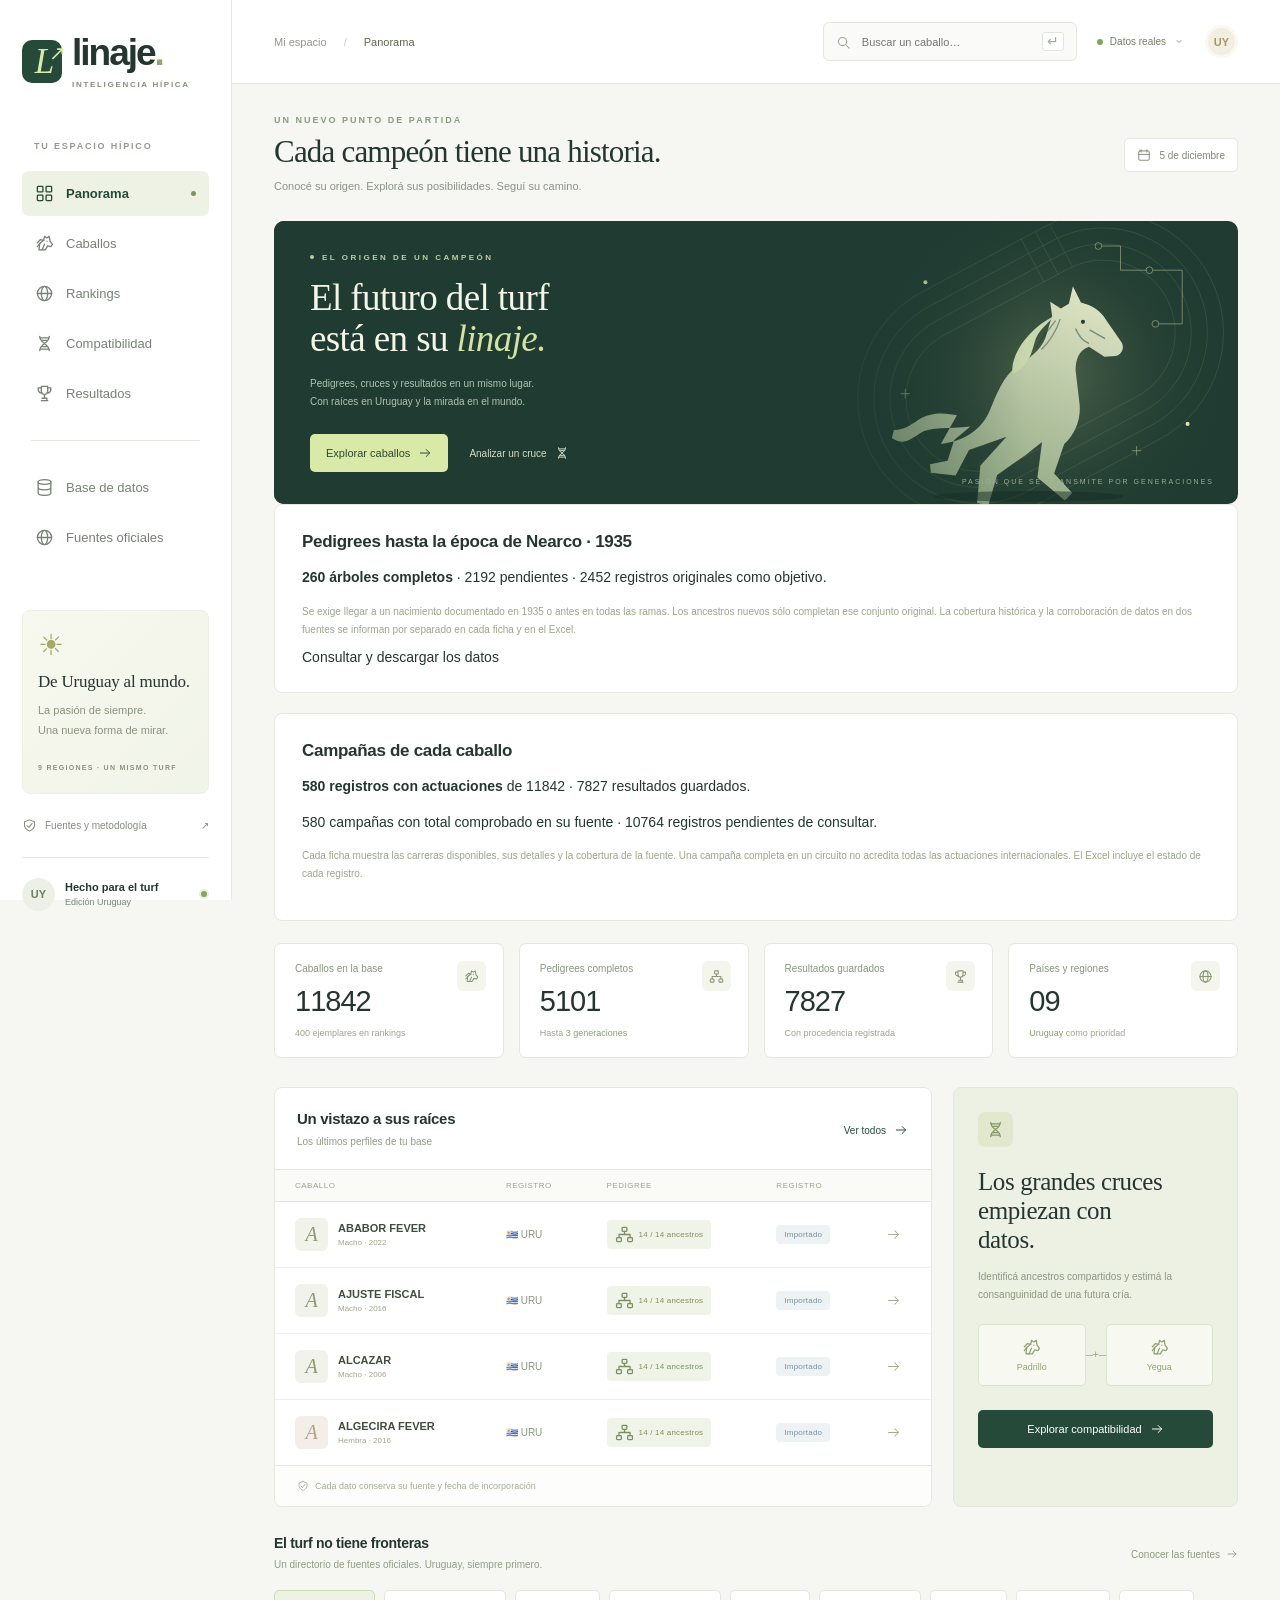
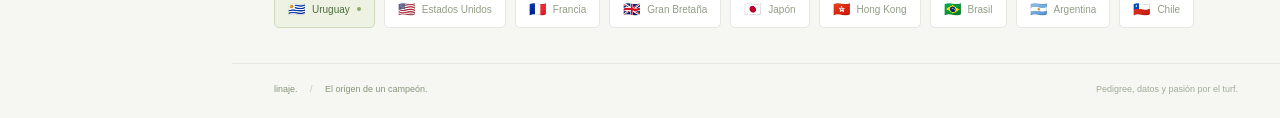
==== index.html @ 2f922ec4 "Publish reviewed Linaje interactive preview" ====
<!doctype html>
<html lang="es">
<head>
  <meta charset="UTF-8">
  <meta name="viewport" content="width=device-width, initial-scale=1.0">
  <meta name="theme-color" content="#203b31">
  <meta name="description" content="Pedigrees de pura sangre, análisis de cruces y resultados hípicos. Uruguay como punto de partida.">
  <title>Linaje — El origen de un campeón</title>
  <link rel="icon" href="static/favicon.svg" type="image/svg+xml">
  <link rel="stylesheet" href="static/styles.css">
  <script src="static/deployment.js"></script>
  <script type="module" src="static/app.js"></script>
</head>
<body>
  <a class="skip-link" href="#main">Saltar al contenido</a>
  <aside class="sidebar" id="sidebar">
    <a class="brand" href="#inicio" aria-label="Linaje, inicio"><span class="brand-mark">L<span>↗</span></span><span>linaje<span class="brand-dot">.</span><small>INTELIGENCIA HÍPICA</small></span></a>
    <div class="workspace-label">TU ESPACIO HÍPICO</div>
    <nav aria-label="Navegación principal" id="nav"></nav>
    <div class="sidebar-bottom">
      <div class="uruguay-note"><span class="sun-mark">☀</span><strong>De Uruguay al mundo.</strong><p>La pasión de siempre.<br>Una nueva forma de mirar.</p><span class="tiny-label">9 REGIONES · UN MISMO TURF</span></div>
      <a class="help-link" href="#fuentes"><span data-icon="shield"></span>Fuentes y metodología<span>↗</span></a>
      <div class="sidebar-signature"><span class="avatar">UY</span><div>Hecho para el turf<small>Edición Uruguay</small></div><span class="status-dot"></span></div>
    </div>
  </aside>
  <div class="app-shell">
    <header class="topbar">
      <button class="icon-button mobile-menu" id="mobile-menu" aria-label="Abrir menú" aria-controls="sidebar" aria-expanded="false"><span data-icon="menu"></span></button>
      <div class="breadcrumb">Mi espacio <span>/</span> <strong id="breadcrumb-current">Panorama</strong></div>
      <div class="topbar-actions"><form class="global-search" id="search-form"><span data-icon="search"></span><input id="global-search" aria-label="Buscar un caballo" placeholder="Buscar un caballo…"><kbd>↵</kbd></form><button id="mode-button" class="mode-button" title="Cambiar entre ejemplos ficticios y registros importados"><span class="mode-dot"></span><span id="mode-label">Datos reales</span><span data-icon="chevron"></span></button><span class="profile-avatar" title="Edición Uruguay">UY</span></div>
    </header>
    <main id="main" tabindex="-1"><div class="loading-state">Preparando tu espacio hípico…</div></main>
    <footer class="footer"><span>linaje. <span class="footer-divider">/</span> El origen de un campeón.</span><span>Pedigree, datos y pasión por el turf.</span></footer>
  </div>
  <dialog id="horse-dialog" class="horse-dialog" aria-labelledby="horse-title"></dialog>
  <div class="toast" id="toast" role="status" aria-live="polite"></div>
</body>
</html>
---- static/styles.css ----
:root{--bg:#f6f7f3;--white:#fff;--ink:#24362f;--muted:#7b847c;--line:#e5e8e1;--green:#254a3a;--lime:#d9e9a8;--pale:#eff3e8;--orange:#af7847;--serif:Georgia,'Times New Roman',serif;--sans:Inter,-apple-system,BlinkMacSystemFont,'Segoe UI',sans-serif}
*{box-sizing:border-box}body{margin:0;font:14px var(--sans);color:var(--ink);background:var(--bg);-webkit-font-smoothing:antialiased}button,input,select,textarea{font:inherit}button,a,input,select,textarea{-webkit-tap-highlight-color:transparent}a{color:inherit;text-decoration:none}button{cursor:pointer}button:disabled{cursor:not-allowed;opacity:.5}button:focus-visible,a:focus-visible,input:focus-visible,select:focus-visible,textarea:focus-visible{outline:3px solid #9bb477;outline-offset:3px}button{color:inherit}svg.icon{width:19px;height:19px;stroke:currentColor;stroke-width:1.65;fill:none;stroke-linecap:round;stroke-linejoin:round;vertical-align:middle;flex-shrink:0}.sidebar{width:232px;position:fixed;inset:0 auto 0 0;background:#fff;border-right:1px solid var(--line);display:flex;flex-direction:column;padding:34px 22px 0;z-index:30}.brand{display:flex;align-items:center;gap:10px;margin-bottom:52px;font-size:37px;font-weight:650;letter-spacing:-2px;line-height:1}.brand-dot{color:#8caa61}.brand small{display:block;letter-spacing:1.7px;font-size:8px;font-weight:600;color:#85917e;margin-top:10px}.brand-mark{display:inline-flex;position:relative;border-radius:10px;color:var(--lime);background:var(--green);height:43px;width:40px;font:italic 35px var(--serif);align-items:center;justify-content:center;letter-spacing:-5px}.brand-mark>span{font:20px var(--sans);position:absolute;top:1px;right:1px}.workspace-label{font-size:9px;letter-spacing:1.8px;color:#939b92;font-weight:650;margin:0 12px 15px}.nav-link{display:flex;gap:12px;align-items:center;padding:13px 13px;margin:5px 0;border-radius:7px;font-size:13px;color:#788077;transition:.15s}.nav-link.active{color:#244a35;background:#edf2e4;font-weight:600}.nav-link.active:after{content:'';width:5px;height:5px;margin-left:auto;background:#7a9856;border-radius:50%}.nav-link:hover{background:var(--bg);color:var(--green)}.nav-divider{height:1px;background:var(--line);margin:24px 9px}.sidebar-bottom{margin-top:auto;padding-top:45px}.uruguay-note{padding:20px 15px;background:linear-gradient(135deg,#f7f8ee,#f1f4e9);border:1px solid #edf0e3;border-radius:8px}.sun-mark{display:block;color:#a4a967;font-size:29px;line-height:1;margin-bottom:12px}.uruguay-note strong{font:17px var(--serif);letter-spacing:-.2px}.uruguay-note p{font-size:11px;color:#8b927f;line-height:1.8;margin:9px 0 16px}.tiny-label{font-size:7px;letter-spacing:1.3px;color:#8b937c;font-weight:600}.help-link{display:flex;align-items:center;gap:8px;font-size:10px;color:#858b81;padding:24px 0}.help-link .icon{width:15px;height:15px}.help-link>span:last-child{margin-left:auto}.sidebar-signature{padding:20px 0;border-top:1px solid var(--line);display:flex;align-items:center;gap:10px;font-size:11px;font-weight:600}.avatar,.profile-avatar{width:33px;height:33px;display:inline-flex;align-items:center;justify-content:center;border-radius:50%;background:#edf0e6;color:#69805d;font-size:11px;font-weight:650;flex-shrink:0}.sidebar-signature small{display:block;font-size:9px;font-weight:400;color:var(--muted);margin-top:4px}.status-dot{width:6px;height:6px;background:#87a65c;border:2px solid #e8efdf;box-sizing:content-box;border-radius:50%;margin-left:auto}.app-shell{margin-left:232px}.topbar{height:84px;background:#fff;border-bottom:1px solid var(--line);display:flex;align-items:center;justify-content:space-between;gap:20px;padding:0 42px}.breadcrumb{font-size:11px;color:#92998f;white-space:nowrap}.breadcrumb span{margin:0 14px;color:#c3c8be}.breadcrumb strong{color:#596750;font-weight:500}.topbar-actions{display:flex;align-items:center;gap:20px}.global-search{display:flex;align-items:center;gap:9px;border:1px solid var(--line);background:#fafbf8;padding:9px 12px;border-radius:6px}.global-search .icon{width:15px;height:15px;color:#9ba492}.global-search input{width:173px;background:transparent;border:0;font-size:11px;color:var(--ink);outline:none}.global-search kbd{border:1px solid #e2e7db;background:#fff;padding:0 4px;color:#a1aa94;border-radius:3px}.mode-button{border:0;background:transparent;display:flex;align-items:center;gap:7px;font-size:10px;color:#737f69;padding:9px 0}.mode-button .icon{width:12px}.mode-dot{width:6px;height:6px;border-radius:50%;background:#b69d61}.profile-avatar{background:#f2eee1;color:#a7956b;border:3px solid #faf8f1}.mobile-menu{display:none!important}main{max-width:1550px;margin:auto;padding:31px 42px 35px;min-height:calc(100vh - 145px)}.page-intro{display:flex;justify-content:space-between;gap:20px;align-items:center;margin-bottom:25px}.eyebrow{font-size:9px;color:#8d9980;letter-spacing:2px;font-weight:600;margin:0 0 9px;text-transform:uppercase}h1{font-family:var(--serif);font-size:31px;font-weight:400;letter-spacing:-.8px;margin:0 0 8px}h2{font-size:17px;font-weight:600;letter-spacing:-.3px;margin:0}h3{margin:0;font-size:14px;font-weight:600}p{line-height:1.6}.page-intro p{color:#8b9385;font-size:11px;margin:0}.date-chip{display:flex;gap:8px;align-items:center;font-size:10px;color:#7e8b73;background:white;border:1px solid var(--line);padding:9px 12px;border-radius:5px}.date-chip .icon{width:14px;height:14px}.demo-banner{border:1px solid #e7e2cc;background:#fbf9ef;border-radius:6px;display:flex;align-items:center;gap:9px;padding:9px 13px;margin-bottom:22px;color:#958255;font-size:10px}.demo-banner .icon{width:14px;height:14px}.demo-banner button{font-size:10px;color:#806c3a;background:none;border:0;padding:0;margin-left:auto;white-space:nowrap;text-decoration:underline;text-underline-offset:3px}.hero{position:relative;overflow:hidden;border-radius:10px;background:#203b31;min-height:260px;display:flex;align-items:center;color:#f4f6e9;isolation:isolate}.hero:after{content:'';position:absolute;inset:0;background:linear-gradient(90deg,#203b31 38%,transparent 78%);z-index:-1}.hero-content{padding:32px 36px;width:65%}.hero .eyebrow{color:#bfce9c;font-size:8px;letter-spacing:2.5px;display:flex;align-items:center;gap:8px}.hero .eyebrow:before{content:'';height:4px;width:4px;border-radius:50%;background:#bfce9c}.hero h2{font:37px/1.13 var(--serif);letter-spacing:-.6px;margin:15px 0}.hero h2 em{font-weight:400;color:#d3e3a4}.hero p{font-size:10px;line-height:1.8;color:#b2c2b4;max-width:320px;margin:0 0 23px}.hero-art{position:absolute;right:-7px;top:-28px;height:350px;width:430px;z-index:-2;object-fit:contain}.hero-buttons{display:flex;align-items:center;gap:20px}.button{display:inline-flex;align-items:center;justify-content:center;gap:8px;border:1px solid transparent;border-radius:5px;font-size:11px;font-weight:500;padding:11px 15px;transition:background .15s;white-space:nowrap}.button .icon{width:14px;height:14px}.button.primary{background:var(--green);color:white}.button.primary:hover{background:#36664e}.button.lime{background:var(--lime);color:#2e482e}.button.lime:hover{background:#e5f2c3}.button.light{background:#fff;border-color:var(--line);color:#69775d}.button.light:hover{background:var(--pale)}.button.ghost{background:transparent;color:#d3ddc7;padding-left:0;padding-right:0;font-size:10px}.button.text{color:var(--green);background:none;padding-left:0;padding-right:0;font-size:10px}.hero-caption{position:absolute;bottom:19px;right:24px;font-size:7px;letter-spacing:2px;color:#9bad95}.stats-grid{display:grid;grid-template-columns:repeat(4,minmax(0,1fr));gap:15px;margin:22px 0 29px}.stat{background:white;border:1px solid var(--line);border-radius:7px;padding:19px 20px;position:relative}.stat-icon{position:absolute;right:17px;top:17px;background:#f4f6ee;padding:7px;border-radius:6px;color:#869775;line-height:1}.stat-icon .icon{width:15px;height:15px}.stat .label{font-size:10px;color:#8b9483;margin-bottom:9px;display:block}.stat .number{font-size:29px;letter-spacing:-1px;font-weight:500;line-height:1.3}.stat .meta{font-size:9px;color:#9ca58f;display:block;margin-top:7px}.stat .meta b{color:#8b9f68;font-weight:500}.dashboard-grid{display:grid;grid-template-columns:minmax(0,1fr) 285px;gap:21px}.panel{background:white;border:1px solid var(--line);border-radius:8px;overflow:hidden}.panel-header{display:flex;align-items:center;justify-content:space-between;gap:20px;padding:22px 22px 19px}.panel-header h2{font-size:15px}.panel-header p{font-size:10px;color:#929b87;margin:7px 0 0}.panel-header .button{padding:4px 0}.tag{font-size:8px;letter-spacing:.2px;background:#f0f4e8;color:#7c8f61;border-radius:4px;padding:5px 8px;white-space:nowrap;display:inline-flex;align-items:center;gap:5px}.tag.demo{background:#f8f4e6;color:#a28b54}.tag.neutral{background:#f3f4ef;color:#8a9280}.tag.blue{background:#edf2f4;color:#77919c}.horse-table{width:100%;border-collapse:collapse;text-align:left}.horse-table th{font-size:8px;color:#9ca58f;font-weight:500;letter-spacing:.5px;text-transform:uppercase;background:#fafbf7;padding:11px 20px;border-top:1px solid var(--line);border-bottom:1px solid var(--line)}.horse-table td{padding:16px 20px;border-bottom:1px solid #f0f2e9;font-size:10px;color:#8a957f}.horse-table tr:last-child td{border-bottom:0}.horse-name-cell{display:flex;align-items:center;gap:10px}.horse-initial{width:33px;height:33px;display:inline-flex;align-items:center;justify-content:center;border-radius:6px;background:#f1f2e9;color:#8b9a75;font:italic 20px var(--serif);flex-shrink:0}.horse-initial.rose{background:#f4eee8;color:#b5a187}.horse-name-button{border:0;padding:0;background:none;text-align:left;color:#3e503c;font-size:11px;font-weight:600}.horse-name-button:hover{color:#88a456}.horse-name-cell small{display:block;color:#a0a88f;font-size:8px;margin-top:4px}.table-arrow{border:0;background:none;color:#a2ad92;padding:0}.table-arrow .icon{width:15px;height:15px}.panel-foot{border-top:1px solid var(--line);padding:14px 22px;font-size:9px;color:#a4ad97;display:flex;align-items:center;gap:6px;background:#fdfefb}.panel-foot .icon{height:12px;width:12px}.cross-card{background:#edf1e4;border:1px solid #e2e8d5;border-radius:8px;padding:24px;position:relative;overflow:hidden}.cross-card .cross-symbol{display:inline-flex;padding:8px;background:#e1e8ce;border-radius:7px;margin-bottom:21px;color:#849964}.cross-card h2{font:25px/1.15 var(--serif);letter-spacing:-.4px;max-width:190px}.cross-card p{font-size:10px;color:#8b987e;line-height:1.8;margin:14px 0 19px}.lineage-graphic{display:grid;grid-template-columns:1fr 20px 1fr;align-items:center;margin:20px 0 24px}.lineage-graphic .chip{padding:13px 0;border:1px solid #dbe3cb;border-radius:5px;text-align:center;background:#f7f9f0;font-size:9px;color:#92a376}.lineage-graphic .chip .icon{display:block;margin:0 auto 5px;width:19px;height:19px}.lineage-graphic .connector{height:1px;background:#b1c091;position:relative}.lineage-graphic .connector:after{content:'+';position:absolute;left:7px;top:-7px;font-size:11px;color:#95a778;background:#edf1e4}.cross-card .button{width:100%}.coverage-section{margin-top:28px}.section-top{display:flex;justify-content:space-between;align-items:center;gap:15px;margin-bottom:17px}.section-top h2{font-size:14px}.section-top p{font-size:10px;color:#929d85;margin:6px 0 0}.section-top>a{color:#8f9a7e;font-size:10px;display:flex;gap:6px;align-items:center}.section-top .icon{width:12px;height:12px}.country-strip{display:flex;gap:9px;flex-wrap:wrap}.country-chip{border:1px solid var(--line);background:white;border-radius:5px;padding:10px 13px;display:flex;align-items:center;gap:7px;font-size:10px;color:#929d85}.country-chip.selected{background:#edf2e3;border-color:#cddbb8;color:#4b6d3c}.country-chip .flag{font-size:14px}.country-chip .small-dot{height:4px;width:4px;background:#8da862;border-radius:50%}.footer{max-width:1550px;margin:auto;padding:20px 42px 24px;display:flex;justify-content:space-between;border-top:1px solid var(--line);font-size:9px;color:#a2ab97}.footer>span:first-child{color:#87947a}.footer-divider{margin:0 10px;color:#bdc6b1}.toolbar{display:flex;align-items:center;flex-wrap:wrap;gap:10px;margin:0 0 20px}.field{display:flex;flex-direction:column;gap:8px}.field label,.field>span{font-size:10px;font-weight:600;color:#7a8870}.input,select,textarea{border:1px solid #dfe5d7;border-radius:5px;padding:11px 12px;background:white;color:#4f6145;min-width:0;font-size:12px;width:100%;outline:none}.input::placeholder,textarea::placeholder{color:#a7af9c}.input:focus,select:focus,textarea:focus{border-color:#9db77d}.toolbar .search-field{position:relative;flex:1;min-width:190px}.search-field .icon{position:absolute;left:13px;top:12px;width:15px;color:#9ba68d}.search-field input{padding-left:36px}.toolbar>select{width:auto;max-width:200px}.toolbar .count{font-size:10px;color:#93a083;margin-left:auto}.empty-state{padding:55px 25px;text-align:center;max-width:650px;margin:auto}.empty-state .empty-icon{width:56px;height:56px;display:flex;align-items:center;justify-content:center;background:#f2f5e9;color:#a0b17f;border-radius:50%;margin:0 auto 19px}.empty-state .empty-icon .icon{width:24px;height:24px}.empty-state h3{font:24px var(--serif);font-weight:400}.empty-state p{font-size:12px;color:#91a080;line-height:1.8;max-width:430px;margin:12px auto 20px}.empty-state .button{margin:0 4px}.subtle-note{font-size:10px;color:#9ca58d;line-height:1.8}.form-grid{display:grid;grid-template-columns:1fr 1fr;gap:18px}.full-width{grid-column:1/-1}.form-panel{padding:27px}.form-panel h2{margin-bottom:9px}.form-panel .section-description{font-size:11px;color:#8c9980;line-height:1.8;margin:0 0 23px}.split-grid{display:grid;grid-template-columns:minmax(0,1.1fr) minmax(0,1fr);gap:22px}.cross-selection{padding:23px;background:#f7f9f2;border:1px solid #e2e9d6;border-radius:7px;display:flex;align-items:center;gap:16px;margin-bottom:20px}.cross-selection .horse-initial{height:48px;width:48px;font-size:25px}.cross-selection .field{flex:1}.cross-selection select{font-size:13px}.cross-plus{display:flex;align-items:center;gap:12px;color:#a2b08c;font-size:10px;margin:17px 0}.cross-plus:before,.cross-plus:after{content:'';flex:1;height:1px;background:var(--line)}.wide-button{width:100%}.method-card{background:#fff;padding:27px;border:1px solid var(--line);border-radius:8px}.method-card h2{font:26px var(--serif);margin:12px 0 15px}.method-card p{font-size:11px;line-height:1.9;color:#8d9a82}.method-steps{list-style:none;padding:0;margin:25px 0}.method-steps li{display:flex;gap:12px;align-items:flex-start;margin:22px 0}.method-steps b{font-size:10px;color:#96a779;border:1px solid #e4ebd9;border-radius:50%;padding:6px 9px;background:#f6f8ef}.method-steps strong{display:block;font-size:11px;margin:1px 0 5px}.method-steps span{font-size:10px;color:#92a082;line-height:1.8}.result-analysis{margin-top:23px}.result-analysis .coefficient{font:50px var(--serif);margin:14px 0;color:#36553d}.metric-caption{color:#81906f;font-size:11px;line-height:1.7}.analysis-metrics{display:grid;grid-template-columns:1fr 1fr;gap:15px;padding:20px 0;border-bottom:1px solid var(--line);margin-bottom:20px}.analysis-metrics strong{display:block;font-size:22px;font-weight:500;margin-bottom:7px}.analysis-metrics span{font-size:10px;color:#8c9b7b}.notice{font-size:10px;line-height:1.9;background:#f8f6ee;border:1px solid #eae6d4;border-radius:6px;padding:14px;color:#93895f;margin:17px 0}.shared-list{display:flex;gap:8px;flex-wrap:wrap;margin:12px 0 20px}.loading-state{padding:80px 20px;text-align:center;color:#869377;font-size:12px}.error-message{background:#fbf2eb;border:1px solid #eddbca;color:#a17456;padding:13px 15px;font-size:11px;line-height:1.8;border-radius:5px;margin-top:15px;overflow-wrap:anywhere}.success-message{background:#eff5e9;border:1px solid #dce8d0;color:#6f8a56;padding:13px;font-size:11px;line-height:1.8;border-radius:5px;margin-top:15px}.results-country-strip{margin-bottom:22px}.track-list{display:flex;flex-wrap:wrap;gap:8px;margin:16px 0}.results-heading{padding:22px;background:#fff;border:1px solid var(--line);border-radius:8px;margin-bottom:20px}.results-heading h2{font:25px var(--serif)}.results-heading p{font-size:11px;color:#8a977e;margin:8px 0}.results-count{float:right;font-size:11px;color:#8f9f7b}.result-race-header{padding:20px 22px;border-bottom:1px solid var(--line);display:flex;justify-content:space-between;gap:15px;align-items:center}.result-race-header small{display:block;color:#9ca88e;margin-top:7px;font-size:10px}.result-panel{margin-bottom:18px}.source-grid{display:grid;grid-template-columns:repeat(2,minmax(0,1fr));gap:15px;margin:22px 0}.source-card{padding:20px;background:white;border:1px solid var(--line);border-radius:7px}.source-card-top{display:flex;gap:12px;align-items:center;margin-bottom:15px}.source-card .flag{font-size:25px}.source-card h3{font-size:12px}.source-card small{display:block;color:#9aa58a;font-size:9px;margin-top:6px}.source-card-bottom{display:flex;align-items:center;justify-content:space-between;gap:12px;border-top:1px solid #eef1e7;padding-top:12px}.source-card p{font-size:10px;color:#99a28e;margin:9px 0 13px;line-height:1.8}.source-card a{font-size:10px;color:#819569;display:flex;align-items:center;gap:4px}.source-card .icon{width:12px;height:12px}.source-card .last-attempt{font-size:9px;color:#ac9363;line-height:1.7;margin:9px 0}.import-tabs{display:flex;border-bottom:1px solid var(--line);margin-bottom:23px;gap:25px}.import-tabs button{border:0;background:none;color:#91a07e;font-size:11px;padding:0 0 12px}.import-tabs button.active{color:var(--green);border-bottom:2px solid var(--green)}.dropzone{padding:33px 20px;background:#fafbf6;border:1px dashed #cdd9bc;border-radius:8px;text-align:center;position:relative}.dropzone .icon{color:#9bae7e;width:28px;height:28px;margin-bottom:13px}.dropzone h3{font-size:12px;font-weight:500}.dropzone p{color:#9ca88d;font-size:10px;margin:10px 0 17px}.dropzone input{max-width:100%;font-size:11px;color:#8b9b78}.export-card{padding:28px;background:#edf2e3;border:1px solid #dfe8cf;border-radius:8px}.export-card>.icon{width:32px;height:32px;color:#8a9e6c;margin-bottom:20px}.export-card h2{font:28px var(--serif);margin-bottom:13px}.export-card p{font-size:11px;color:#8e9d7d;line-height:1.9}.export-list{list-style:none;padding:0;margin:25px 0;color:#7f9269;font-size:11px}.export-list li{display:flex;align-items:center;gap:8px;margin:16px 0}.export-list .icon{width:14px;height:14px}.export-card .button{width:100%}.database-summary{display:flex;gap:24px;margin:20px 0;border-top:1px solid var(--line);padding-top:20px}.database-summary strong{font-size:26px;font-weight:500;display:block}.database-summary span{font-size:10px;color:#97a487}.code-sample{background:#203b31;color:#d1dfb3;padding:17px;border-radius:6px;font:10px/1.8 ui-monospace,SFMono-Regular,monospace;overflow:auto;margin:18px 0;white-space:pre}.horse-dialog{width:min(1100px,95vw);max-height:92vh;padding:0;border:1px solid #dce3d2;border-radius:12px;color:var(--ink);background:#f9faf6;box-shadow:0 30px 100px #182b2844}.horse-dialog::backdrop{background:#152b24a1;backdrop-filter:blur(4px)}.dialog-header{display:flex;align-items:flex-start;justify-content:space-between;gap:20px;padding:26px 30px;background:white;border-bottom:1px solid var(--line)}.dialog-header h2{font:31px var(--serif);margin:8px 0 10px}.dialog-header .horse-meta{display:flex;align-items:center;gap:10px;font-size:11px;color:#8e9b80}.icon-button{border:1px solid var(--line);background:white;border-radius:5px;display:flex;align-items:center;justify-content:center;width:33px;height:33px;padding:0;color:#879874}.icon-button .icon{height:16px;width:16px}.dialog-content{padding:25px 30px}.pedigree-legend{display:flex;align-items:center;gap:18px;font-size:10px;color:#95a084;margin-bottom:20px}.pedigree-legend strong{font-size:13px;color:#637753;margin-right:auto}.pedigree-legend i{display:inline-block;width:7px;height:7px;border-radius:2px;margin-right:6px;background:#e1e8cd}.pedigree-legend i.maternal{background:#ede2d6}.pedigree-scroll{overflow:auto;padding:3px}.pedigree-grid{display:grid;grid-template-columns:repeat(3,minmax(200px,1fr));grid-template-rows:25px repeat(8,58px);gap:8px 27px;min-width:670px}.generation-label{font-size:9px;color:#93a07f;letter-spacing:1px;text-transform:uppercase}.pedigree-node{background:white;border:1px solid #e3e9d9;border-left:3px solid #b2c391;border-radius:5px;text-align:left;padding:9px 12px;align-self:center;min-height:53px;position:relative;display:flex;flex-direction:column;justify-content:center;transition:.15s;width:100%}.pedigree-node:hover{border-color:#a5ba83;background:#fbfdf6}.pedigree-node.maternal{border-left-color:#d1b899}.pedigree-node.unknown{background:#f3f5ef;color:#b0b8a3;border-left-color:#dce2d2}.pedigree-node strong{font-size:11px;font-weight:500;line-height:1.4}.pedigree-node small{font-size:9px;color:#99a88a;margin-top:4px}.pedigree-node[data-col='2']:before,.pedigree-node[data-col='3']:before{content:'';position:absolute;left:-28px;width:25px;height:1px;background:#d8e1cc;top:50%}.dialog-note{margin-top:22px;padding-top:17px;border-top:1px solid var(--line);font-size:10px;color:#91a17e;line-height:1.9;display:flex;justify-content:space-between;gap:20px;flex-wrap:wrap}.dialog-note a{color:#69874b;text-decoration:underline;text-underline-offset:3px}.toast{position:fixed;bottom:26px;left:calc(50% + 100px);transform:translate(-50%,20px);z-index:100;background:#254a3a;color:#edf2dd;border:1px solid #57715c;padding:13px 22px;border-radius:7px;font-size:12px;box-shadow:0 8px 35px #203b3133;opacity:0;pointer-events:none;transition:.2s;max-width:90vw}.toast.visible{opacity:1;transform:translate(-50%,0)}.skip-link{position:fixed;top:-50px;left:20px;background:var(--green);color:white;padding:10px 20px;z-index:100}.skip-link:focus{top:10px}.table-scroll{overflow:auto}.text-link{background:none;border:0;color:#78915b;font-size:11px;text-decoration:underline;text-underline-offset:3px;padding:0}.muted{color:#99a58d}.small{font-size:10px}.row-actions{display:flex;gap:9px;flex-wrap:wrap}.hidden{display:none!important}
@media(min-width:1500px){.hero{min-height:300px}.hero-art{right:30px;height:390px;width:480px}.hero h2{font-size:45px}.hero-content{padding:38px 42px}.hero p{font-size:12px;max-width:400px}.hero-buttons .button{font-size:12px;padding:12px 17px}.hero-caption{font-size:8px}.stat .label{font-size:12px}.stat .meta{font-size:10px}.dashboard-grid{grid-template-columns:minmax(0,1fr) 330px}.cross-card{padding:27px}.cross-card h2{font-size:29px}.cross-card p{font-size:12px}.horse-table td{padding:20px 22px;font-size:12px}.horse-table th{font-size:9px}.horse-name-button{font-size:13px}.horse-name-cell small{font-size:10px}.panel-header h2{font-size:17px}.panel-header p{font-size:12px}.lineage-graphic .chip{font-size:11px}.nav-link{font-size:14px}}
@media(max-width:1150px){.sidebar{width:205px;padding:30px 17px 0}.app-shell{margin-left:205px}.topbar{padding:0 25px}.topbar-actions{gap:13px}main{padding:26px 25px}.global-search input{width:135px}.dashboard-grid{grid-template-columns:minmax(0,1fr) 250px}.hero-content{padding:30px;width:70%}.hero h2{font-size:32px}.hero-art{right:-55px;opacity:.8}.stat{padding:16px}.stat-icon{right:12px;top:12px;padding:5px}.stat .label{font-size:9px}.cross-card{padding:21px}.horse-table td,.horse-table th{padding:15px}.horse-table .optional-col{display:none}.footer{padding-left:25px;padding-right:25px}.split-grid{grid-template-columns:1fr 1fr}.source-grid{gap:10px}}
@media(max-width:900px){.global-search{display:none}.dashboard-grid{grid-template-columns:1fr}.cross-card{display:grid;grid-template-columns:1fr 1fr;gap:12px;align-items:center}.cross-card .cross-symbol,.cross-card .lineage-graphic{display:none}.cross-card p{margin:0}.cross-card .button{grid-column:2;grid-row:2}.cross-card h2{font-size:26px;grid-row:1/3}.hero-art{right:-110px;opacity:.65}.stats-grid{gap:9px}.stat-icon{display:none}.stat .number{font-size:25px}.stat .meta{font-size:8px}.split-grid{grid-template-columns:1fr}.method-card{display:none}.source-grid{grid-template-columns:1fr 1fr}.hero-content{width:85%}.hero-caption{display:none}.form-panel{padding:23px}.page-intro{align-items:flex-start}.date-chip{font-size:9px}.page-intro h1{font-size:27px}.page-intro .row-actions{justify-content:flex-end}}
@media(max-width:680px){.sidebar{transform:translateX(-100%);transition:transform .2s;width:230px;box-shadow:10px 0 60px #1e352533}.sidebar.open{transform:translateX(0)}.app-shell{margin-left:0}.topbar{height:65px;padding:0 17px;gap:12px}.mobile-menu{display:flex!important}.breadcrumb{margin-right:auto;font-size:10px}.breadcrumb span{margin:0 8px}.topbar-actions{gap:12px}.profile-avatar{display:none}main{padding:22px 17px}.page-intro{margin-bottom:20px;gap:12px}.page-intro h1{font-size:28px;line-height:1.15;max-width:290px}.page-intro p{font-size:10px;line-height:1.7}.eyebrow{font-size:8px;letter-spacing:1.6px}.date-chip{display:none}.page-intro>.button{padding:10px;font-size:10px}.demo-banner{font-size:9px;padding:10px;line-height:1.7;align-items:flex-start;flex-wrap:wrap;gap:6px}.demo-banner>span:first-of-type{flex:1;min-width:230px}.demo-banner button{margin-left:20px;font-size:9px}.hero{min-height:295px}.hero:after{background:linear-gradient(90deg,#203b31 5%,#203b31b5 70%,transparent)}.hero-content{padding:26px 22px;width:100%}.hero h2{font-size:35px;margin:17px 0}.hero p{max-width:235px;font-size:10px}.hero-art{right:-155px;top:15px;height:330px;opacity:.5}.hero-buttons{gap:15px}.hero-buttons .button{font-size:10px;padding:10px 13px}.hero-buttons .ghost{padding:0}.stats-grid{grid-template-columns:repeat(2,minmax(0,1fr));gap:10px;margin:17px 0 24px}.stat{padding:17px}.stat .label{font-size:10px}.stat .number{font-size:29px}.stat .meta{font-size:9px}.stat-icon{display:block;top:14px;right:14px}.stat-icon .icon{width:12px;height:12px}.dashboard-grid{gap:16px}.panel-header{padding:20px 17px}.panel-header h2{font-size:14px}.panel-header p{font-size:9px}.horse-table td,.horse-table th{padding:14px 13px}.horse-table .mobile-hide{display:none}.horse-name-cell{gap:9px}.horse-name-button{font-size:11px}.horse-initial{width:30px;height:30px;font-size:19px}.horse-table td{font-size:9px}.cross-card{padding:24px;gap:15px}.cross-card h2{font-size:25px}.cross-card p{font-size:9px}.coverage-section{margin-top:24px}.section-top h2{font-size:13px}.section-top p{font-size:9px;max-width:230px}.section-top>a{font-size:9px;white-space:nowrap}.country-chip{padding:9px 11px;font-size:9px}.country-strip{gap:7px}.footer{padding:17px;font-size:8px;gap:20px}.footer>span:last-child{display:none}.toast{left:50%;font-size:11px;width:max-content;max-width:90vw}.form-grid{gap:15px}.source-grid{grid-template-columns:1fr}.toolbar>select{max-width:150px;font-size:11px}.toolbar .count{width:100%;margin-top:3px}.form-panel{padding:22px 18px}.cross-selection{padding:17px;gap:12px}.cross-selection .horse-initial{width:36px;height:36px;font-size:22px}.source-card{padding:20px}.horse-dialog{width:96vw;max-height:94vh}.dialog-header{padding:22px 20px}.dialog-header h2{font-size:27px}.dialog-header .horse-meta{font-size:10px;flex-wrap:wrap}.dialog-content{padding:20px 16px}.pedigree-legend{gap:10px;flex-wrap:wrap;font-size:9px}.pedigree-legend strong{width:100%;margin-bottom:6px}.pedigree-grid{grid-template-columns:repeat(3,195px);gap:7px 21px;min-width:627px}.pedigree-node[data-col='2']:before,.pedigree-node[data-col='3']:before{left:-22px;width:19px}.pedigree-node strong{font-size:10px}.pedigree-node small{font-size:8px}.horse-dialog .notice{font-size:9px}.row-actions{gap:6px}.row-actions .button{font-size:10px;padding:9px 11px}.results-heading h2{font-size:22px}.results-count{float:none;display:block;margin-top:12px}.empty-state{padding:38px 20px}.empty-state h3{font-size:24px}.empty-state p{font-size:11px}.mode-button{font-size:9px}.results-filters{display:grid;grid-template-columns:1fr 1fr}.results-filters>select{max-width:none;width:100%}.results-filters input{font-size:11px}}
@media(prefers-reduced-motion:reduce){*{transition:none!important;scroll-behavior:auto!important}}

/* Official Uruguay imports and recorded campaigns. */
.import-tabs{flex-wrap:wrap;column-gap:18px;row-gap:10px}.uy-section-heading h2{margin:14px 0 10px}.uy-import-section{border-top:1px solid var(--line);padding:23px 0 4px;margin-top:16px}.uy-import-section h3{font-size:13px}.uy-search-form{display:flex;align-items:end;gap:10px;margin:18px 0}.uy-search-form .field{flex:1}.uy-horse-options{display:grid;gap:10px;margin:14px 0 22px}.uy-horse-option{border:1px solid var(--line);border-radius:6px;padding:15px;background:#fafcf6;display:flex;align-items:center;justify-content:space-between;gap:14px;flex-wrap:wrap}.uy-horse-option>div:first-child{flex:1;min-width:150px}.uy-horse-option strong{font-size:12px}.uy-horse-option small{display:block;font-size:9px;color:#839473;margin-top:7px}.uy-horse-option p{font-size:10px;color:#90a17d;margin:8px 0 10px}.uy-horse-option .text-link{font-size:9px}.uy-import-feedback{width:100%}.uy-import-feedback>div{margin:0}.time-kind{display:block;font-size:8px;color:#97a68a;margin-top:5px}.campaign-details{margin-top:25px;border:1px solid var(--line);border-radius:6px;background:white;padding:15px}.campaign-details summary{cursor:pointer;font-size:12px;font-weight:600;color:#657b54}.campaign-details summary .tag{margin-left:8px;font-weight:400}.campaign-details .table-scroll{margin:18px -15px -15px}.campaign-details td{white-space:nowrap}.campaign-details .text-link{font-size:10px}.campaign-details .subtle-note{margin-bottom:0}.result-panel .panel-foot{flex-wrap:wrap;line-height:1.8}.uy-search-form .button{min-height:39px}
@media(max-width:680px){.import-tabs button{font-size:10px}.uy-search-form{gap:8px}.uy-search-form .button{padding:11px 12px;font-size:10px}.uy-horse-option{padding:13px}.uy-horse-option>.button{width:100%}.campaign-details{padding:13px}.campaign-details summary{font-size:11px}.campaign-details .table-scroll{margin-left:-13px;margin-right:-13px;margin-bottom:-13px}.time-kind{font-size:7px}}

/* Earnings snapshots retain separate currencies and coverage. */
.ranking-cards{display:grid;grid-template-columns:repeat(4,minmax(0,1fr));gap:13px;margin:25px 0}.ranking-card{display:flex;flex-direction:column;align-items:flex-start;gap:13px;text-align:left;border:1px solid var(--line);border-radius:8px;padding:22px 17px;background:white;color:var(--ink);font-size:11px;line-height:1.6}.ranking-card.selected{border-color:#6e8c50;box-shadow:0 0 0 1px #6e8c50;background:#f5f8ed}.ranking-card strong{font:38px var(--serif)}.ranking-card strong small{font:14px sans-serif;color:#8b967f}.ranking-card>.tag{margin-top:auto}.ranking-header{align-items:flex-start;gap:15px}.ranking-header p{max-width:700px;line-height:1.8}.ranking-header .button{white-space:nowrap}.ranking-header .eyebrow{display:block;margin-bottom:12px}.ranking-method{padding:0 23px}.ranking-method p{font-size:11px;line-height:1.9;color:#6c7c61}.ranking-toolbar{padding:12px 23px;margin:0}.ranking-position{font:21px var(--serif);color:#63804c}.ranking-birth{display:block;color:#7f8d72;font-size:10px;margin-top:7px}.ranking-earnings{font-variant-numeric:tabular-nums;white-space:nowrap}.ranking-table th,.ranking-table td{padding:18px}.pagination{display:flex;align-items:center;justify-content:center;gap:17px;margin:20px 0;font-size:11px;color:#6c7c61}.ranking-table td:nth-child(2){min-width:180px}.ranking-table td:last-child{width:60px}
@media(max-width:900px){.ranking-cards{grid-template-columns:repeat(2,minmax(0,1fr))}.ranking-header{flex-wrap:wrap}.ranking-table th,.ranking-table td{padding:14px}.pagination{gap:10px;font-size:10px}.pagination .button{padding:10px}}
@media(max-width:680px){.ranking-card{padding:17px 13px;font-size:10px;gap:10px}.ranking-card strong{font-size:32px}.ranking-card .tag{font-size:8px}.ranking-method{padding:0 17px}.ranking-toolbar{padding:12px 17px}.ranking-table{min-width:620px}.pagination span{max-width:120px;text-align:center;line-height:1.6}}

.suggestion-host{position:relative;min-width:0}.horse-suggestions{position:absolute;top:100%;left:0;z-index:90;width:max(100%,300px);max-width:min(480px,85vw);max-height:310px;overflow:auto;background:#fff;border:1px solid #ccd6c8;border-radius:10px;box-shadow:0 12px 30px #203b3120;text-align:left}.horse-suggestions[hidden]{display:none}.horse-suggestion{padding:11px 14px;cursor:pointer;border-bottom:1px solid #eef0eb;display:grid;gap:4px}.horse-suggestion:hover,.horse-suggestion[aria-selected=true]{background:#edf3e3}.horse-suggestion small{font-size:11px;color:#667363;overflow-wrap:anywhere}.suggestion-count{display:block;padding:10px 14px;color:#667363}.cross-selection .field{min-width:0}.cross-selection .input{width:100%}.affinity-panel{margin-top:20px}.affinity-grid{display:grid;grid-template-columns:repeat(auto-fit,minmax(160px,1fr));gap:12px;margin:20px 0}.affinity-grid article{display:grid;gap:9px;padding:15px;background:#f3f6ee;border-radius:10px}.affinity-grid strong{font-size:20px;color:#203b31}.affinity-grid small{line-height:1.5;color:#667363}.affinity-grid meter{width:100%}.affinity-panel details p{margin-top:12px;line-height:1.6}.topbar{z-index:100}

.history-section{margin:24px 0}.historic-details summary{cursor:pointer;font-weight:600;color:#203b31}.historic-details p{line-height:1.6;margin:12px 0}.historic-details input{margin:12px 0;max-width:100%}.historic-details .horse-table small{display:block;font-size:10px;color:#667363}.historic-details th,.historic-details td{white-space:normal;min-width:90px}

.campaign-section{margin:28px 0;padding-top:24px;border-top:1px solid var(--border,#e0e6e2)}
.campaign-heading{display:flex;gap:16px;align-items:center;justify-content:space-between;flex-wrap:wrap;margin-bottom:16px}
.campaign-heading h3{font-size:22px;margin:6px 0}.campaign-coverage{padding:15px 18px;margin:10px 0;background:#f1f6f2;border:1px solid #d9e7dc;border-radius:12px}
.campaign-coverage strong,.campaign-coverage span,.campaign-coverage small{display:block}.campaign-coverage span{margin-top:5px}.campaign-coverage p{font-size:13px;line-height:1.6;margin:10px 0}
.campaign-coverage small{color:#68776e;font-size:11px;margin-top:8px}.campaign-filters{display:flex;gap:12px;margin:18px 0;flex-wrap:wrap}.campaign-filters label{font-size:12px;font-weight:600;display:grid;gap:6px;flex:1;min-width:150px}
.campaign-filters select{width:100%;min-height:40px;border:1px solid #d9e2db;border-radius:8px;padding:8px;background:white;color:#213b2d}
.campaign-table{min-width:780px}.campaign-table td{vertical-align:top}.campaign-table td small{display:block;margin-top:5px}.race-details{min-width:135px}.race-details summary{cursor:pointer;font-weight:600;color:#166244;white-space:nowrap}
.race-details dl{min-width:220px;white-space:normal;margin:14px 0}.race-details dl div{margin-bottom:10px}.race-details dt{font-size:11px;color:#68776e}.race-details dd{margin:3px 0 0;font-size:13px;overflow-wrap:anywhere}
.campaign-pagination{display:flex;gap:15px;justify-content:center;align-items:center;margin-top:15px}.campaign-pagination button:disabled{opacity:.4;cursor:default}
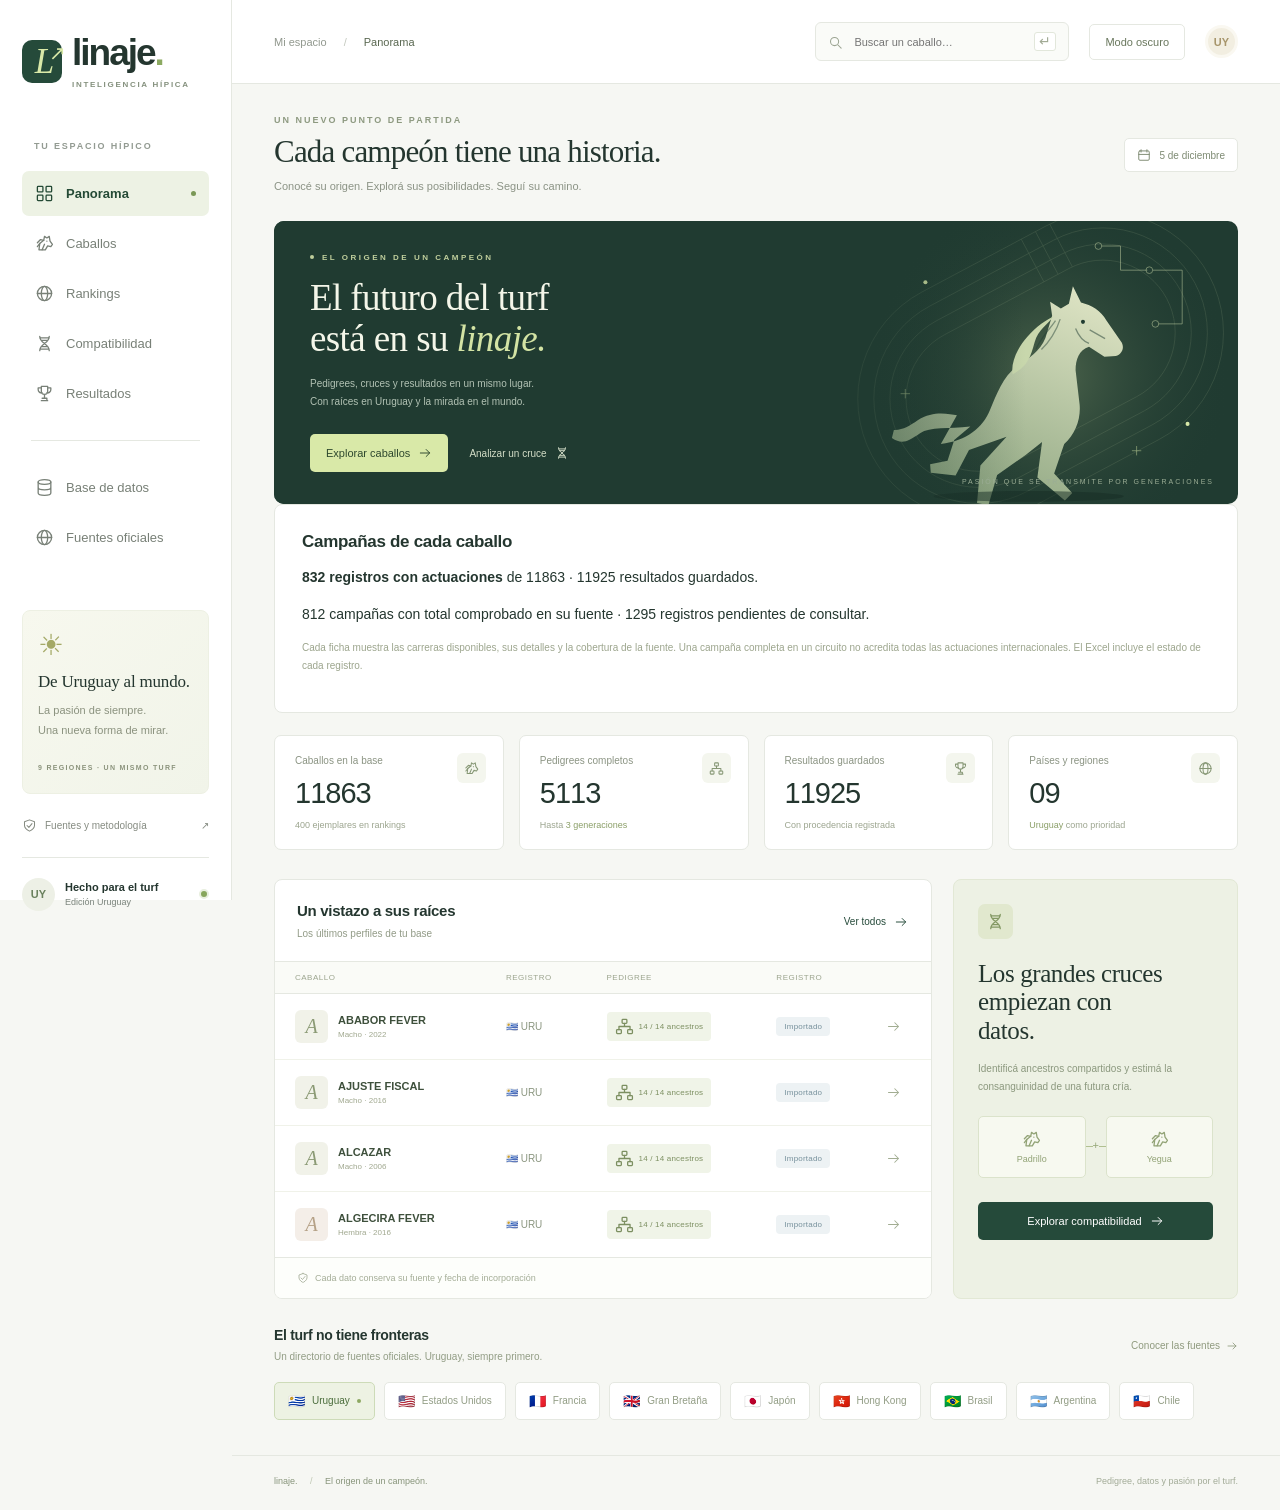
==== commit ad8c6104: "Publish reviewed Linaje interactive preview" ====
--- a/index.html
+++ b/index.html
@@ -27,7 +27,7 @@
     <header class="topbar">
       <button class="icon-button mobile-menu" id="mobile-menu" aria-label="Abrir menú" aria-controls="sidebar" aria-expanded="false"><span data-icon="menu"></span></button>
       <div class="breadcrumb">Mi espacio <span>/</span> <strong id="breadcrumb-current">Panorama</strong></div>
-      <div class="topbar-actions"><form class="global-search" id="search-form"><span data-icon="search"></span><input id="global-search" aria-label="Buscar un caballo" placeholder="Buscar un caballo…"><kbd>↵</kbd></form><button id="mode-button" class="mode-button" title="Cambiar entre ejemplos ficticios y registros importados"><span class="mode-dot"></span><span id="mode-label">Datos reales</span><span data-icon="chevron"></span></button><span class="profile-avatar" title="Edición Uruguay">UY</span></div>
+      <div class="topbar-actions"><form class="global-search" id="search-form"><span data-icon="search"></span><input id="global-search" aria-label="Buscar un caballo" placeholder="Buscar un caballo…"><kbd>↵</kbd></form><button id="theme-button" class="button light" aria-pressed="false">Modo oscuro</button><span class="profile-avatar" title="Edición Uruguay">UY</span></div>
     </header>
     <main id="main" tabindex="-1"><div class="loading-state">Preparando tu espacio hípico…</div></main>
     <footer class="footer"><span>linaje. <span class="footer-divider">/</span> El origen de un campeón.</span><span>Pedigree, datos y pasión por el turf.</span></footer>
--- a/static/styles.css
+++ b/static/styles.css
@@ -28,3 +28,13 @@
 .campaign-table{min-width:780px}.campaign-table td{vertical-align:top}.campaign-table td small{display:block;margin-top:5px}.race-details{min-width:135px}.race-details summary{cursor:pointer;font-weight:600;color:#166244;white-space:nowrap}
 .race-details dl{min-width:220px;white-space:normal;margin:14px 0}.race-details dl div{margin-bottom:10px}.race-details dt{font-size:11px;color:#68776e}.race-details dd{margin:3px 0 0;font-size:13px;overflow-wrap:anywhere}
 .campaign-pagination{display:flex;gap:15px;justify-content:center;align-items:center;margin-top:15px}.campaign-pagination button:disabled{opacity:.4;cursor:default}
+
+:root[data-theme="dark"] {
+  color-scheme:dark; --bg:#151d19; --white:#202b25; --ink:#ebf1e8; --muted:#bdc9be;
+  --line:#425248; --green:#99c5a5; --pale:#303f32; --lime:#deedac; --orange:#dfad7b;
+}
+[data-theme="dark"] :is(.sidebar,.topbar,dialog,.panel,.stat,.ranking-card,.input,.global-search,.table-scroll,.dialog-header,.dialog-content,select,input,textarea,details,.horse-table th,.horse-table td,.button.light,.icon-button,.pedigree-node,.campaign-coverage,.race-details,.toolbar) {background-color:var(--white);color:var(--ink);border-color:var(--line)}
+[data-theme="dark"] :is(.notice,.tag,.horse-initial,.uruguay-note,.ranking-method,.ranking-position,.nav-link.active,.pedigree-node.maternal,.pedigree-node.unknown,.ranking-card.selected,.campaign-heading,.autocomplete-list,.empty-state,.pedigree-legend,.dialog-note) {background:#314335;color:#e2eddf;border-color:var(--line)}
+[data-theme="dark"] :is(.nav-link,.subtle-note,.meta,.label,small,.eyebrow,.text-link,.horse-name-button,.panel-header p,.intro p,.ranking-birth,.count) {color:#c6d7c5}
+[data-theme="dark"] :is(.brand-mark,.button.primary) {background:#30553d;color:#eff6df}
+[data-theme="dark"] .horse-table tr:hover td {background:#2b3b31}
